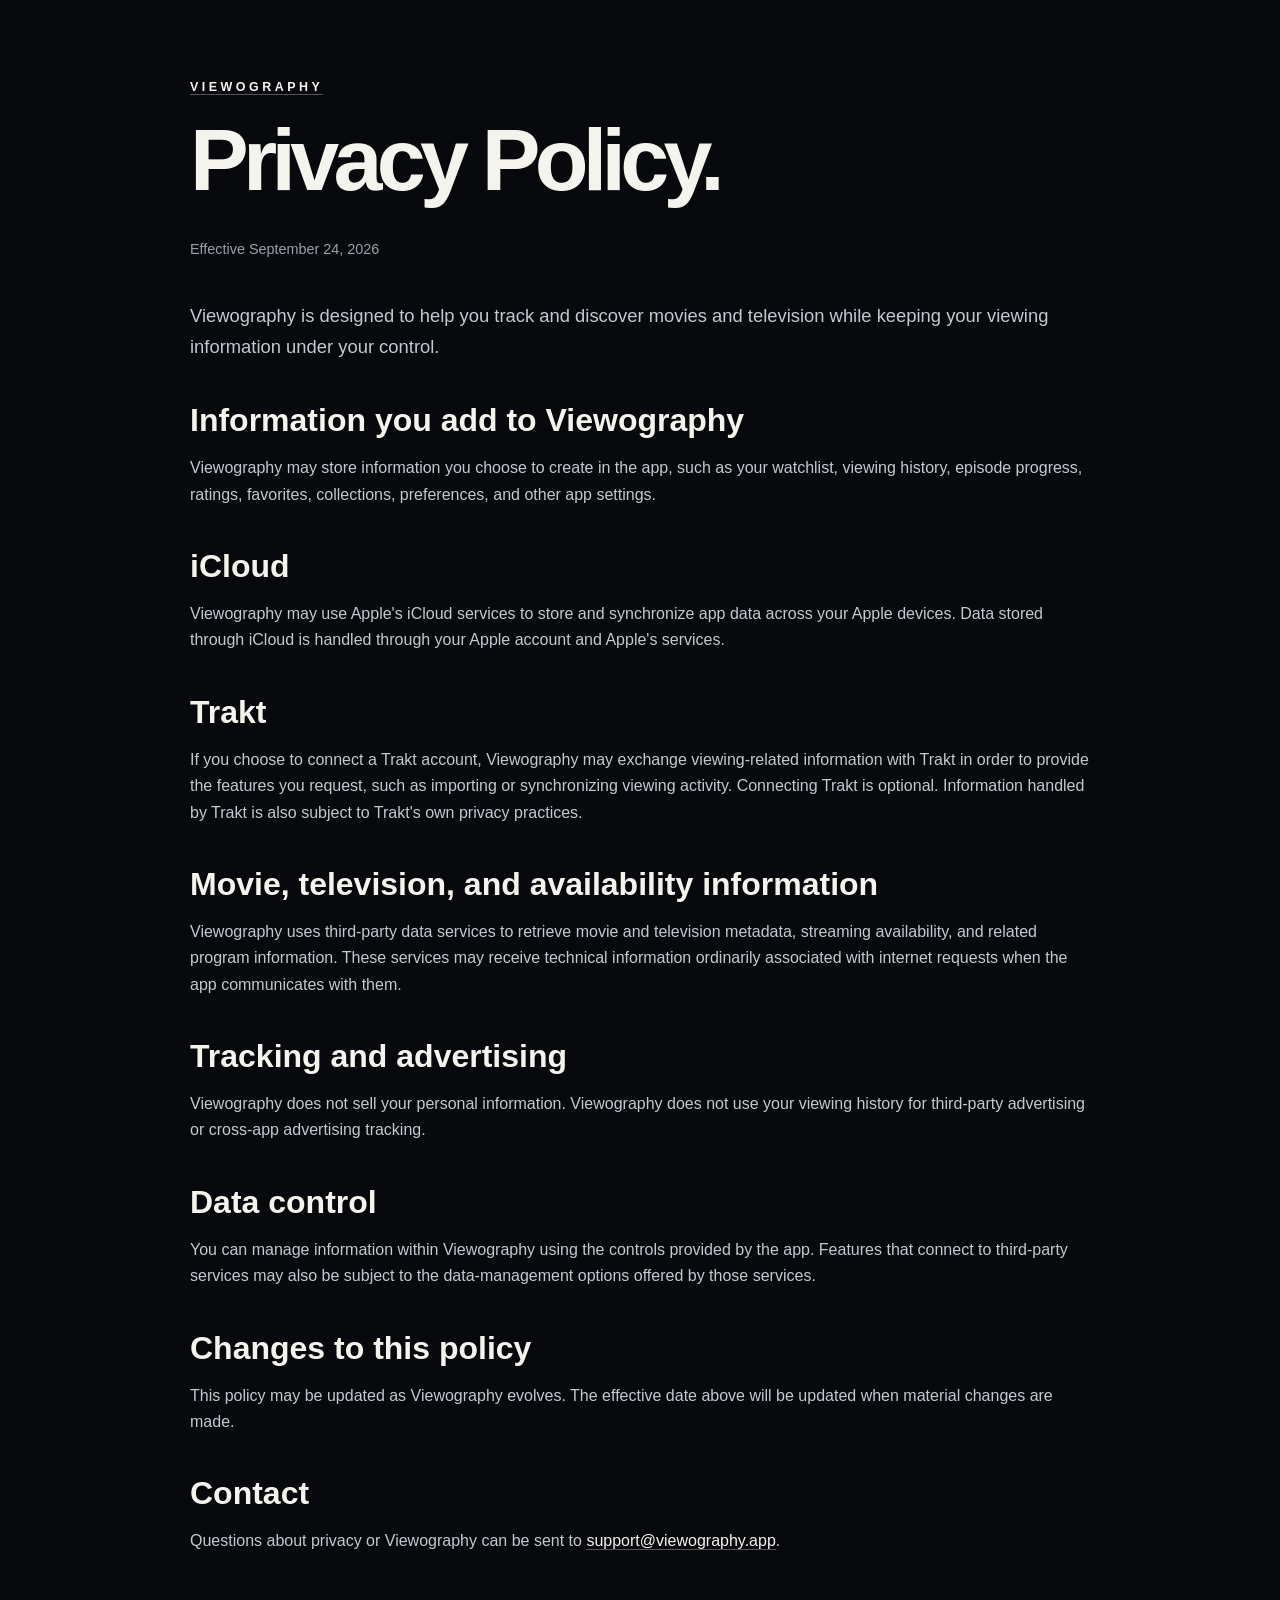
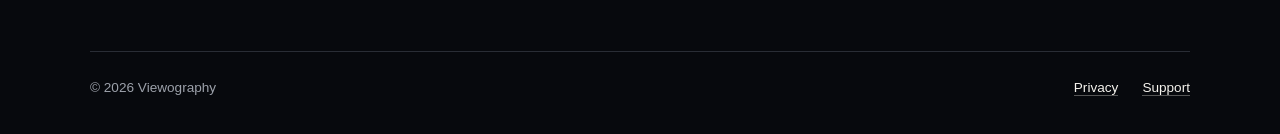
==== privacy.html @ 0fedacd2 "Add privacy.html" ====
<!doctype html><html lang="en"><head><meta charset="utf-8"><meta name="viewport" content="width=device-width,initial-scale=1"><title>Privacy Policy — Viewography</title><link rel="stylesheet" href="style.css"></head><body><main class="page"><div class="eyebrow"><a href="index.html">VIEWOGRAPHY</a></div><h1>Privacy Policy.</h1><p class="updated">Effective September 24, 2026</p><p class="intro">Viewography is designed to help you track and discover movies and television while keeping your viewing information under your control.</p><h2>Information you add to Viewography</h2><p>Viewography may store information you choose to create in the app, such as your watchlist, viewing history, episode progress, ratings, favorites, collections, preferences, and other app settings.</p><h2>iCloud</h2><p>Viewography may use Apple's iCloud services to store and synchronize app data across your Apple devices. Data stored through iCloud is handled through your Apple account and Apple's services.</p><h2>Trakt</h2><p>If you choose to connect a Trakt account, Viewography may exchange viewing-related information with Trakt in order to provide the features you request, such as importing or synchronizing viewing activity. Connecting Trakt is optional. Information handled by Trakt is also subject to Trakt's own privacy practices.</p><h2>Movie, television, and availability information</h2><p>Viewography uses third-party data services to retrieve movie and television metadata, streaming availability, and related program information. These services may receive technical information ordinarily associated with internet requests when the app communicates with them.</p><h2>Tracking and advertising</h2><p>Viewography does not sell your personal information. Viewography does not use your viewing history for third-party advertising or cross-app advertising tracking.</p><h2>Data control</h2><p>You can manage information within Viewography using the controls provided by the app. Features that connect to third-party services may also be subject to the data-management options offered by those services.</p><h2>Changes to this policy</h2><p>This policy may be updated as Viewography evolves. The effective date above will be updated when material changes are made.</p><h2>Contact</h2><p>Questions about privacy or Viewography can be sent to <a href="mailto:support@viewography.app">support@viewography.app</a>.</p></main><footer><span>© 2026 Viewography</span><nav><a href="privacy.html">Privacy</a><a href="support.html">Support</a></nav></footer></body></html>
---- style.css ----
:root{color-scheme:dark;--bg:#07090d;--fg:#f5f3ed;--muted:#9ca1aa;--line:#292d35;--accent:#6aa9ff}*{box-sizing:border-box}html,body{margin:0;min-height:100%;background:var(--bg);color:var(--fg);font-family:-apple-system,BlinkMacSystemFont,"Segoe UI",sans-serif}body{min-height:100vh;display:flex;flex-direction:column}.hero,.page{width:min(900px,calc(100% - 48px));margin:auto}.hero{padding:14vh 0 10vh}.eyebrow{font-size:.78rem;font-weight:700;letter-spacing:.28em;color:var(--muted);margin-bottom:28px}h1{font-size:clamp(4rem,11vw,8rem);line-height:.86;letter-spacing:-.065em;margin:0;max-width:850px}h2{font-size:2rem;margin:2.5rem 0 .7rem}p,li{color:#c5c8cf;line-height:1.65}.lede{font-size:clamp(1.1rem,2.4vw,1.45rem);max-width:650px;margin:36px 0}.rule{height:1px;background:linear-gradient(90deg,var(--accent),transparent);max-width:460px}.coming{font-size:.9rem;letter-spacing:.12em;text-transform:uppercase;margin-top:18px}.page{padding:80px 0}.page h1{font-size:clamp(3rem,8vw,5.5rem);margin-bottom:40px}.page .intro{font-size:1.15rem}.updated{color:var(--muted);font-size:.9rem;margin-bottom:40px}a{color:var(--fg);text-decoration:none;border-bottom:1px solid #555}a:hover{color:var(--accent)}footer{width:min(1100px,calc(100% - 48px));margin:0 auto;padding:28px 0 38px;border-top:1px solid var(--line);display:flex;justify-content:space-between;color:var(--muted);font-size:.85rem}footer nav{display:flex;gap:24px}@media(max-width:600px){footer{gap:20px;flex-direction:column}.hero{padding-top:11vh}}
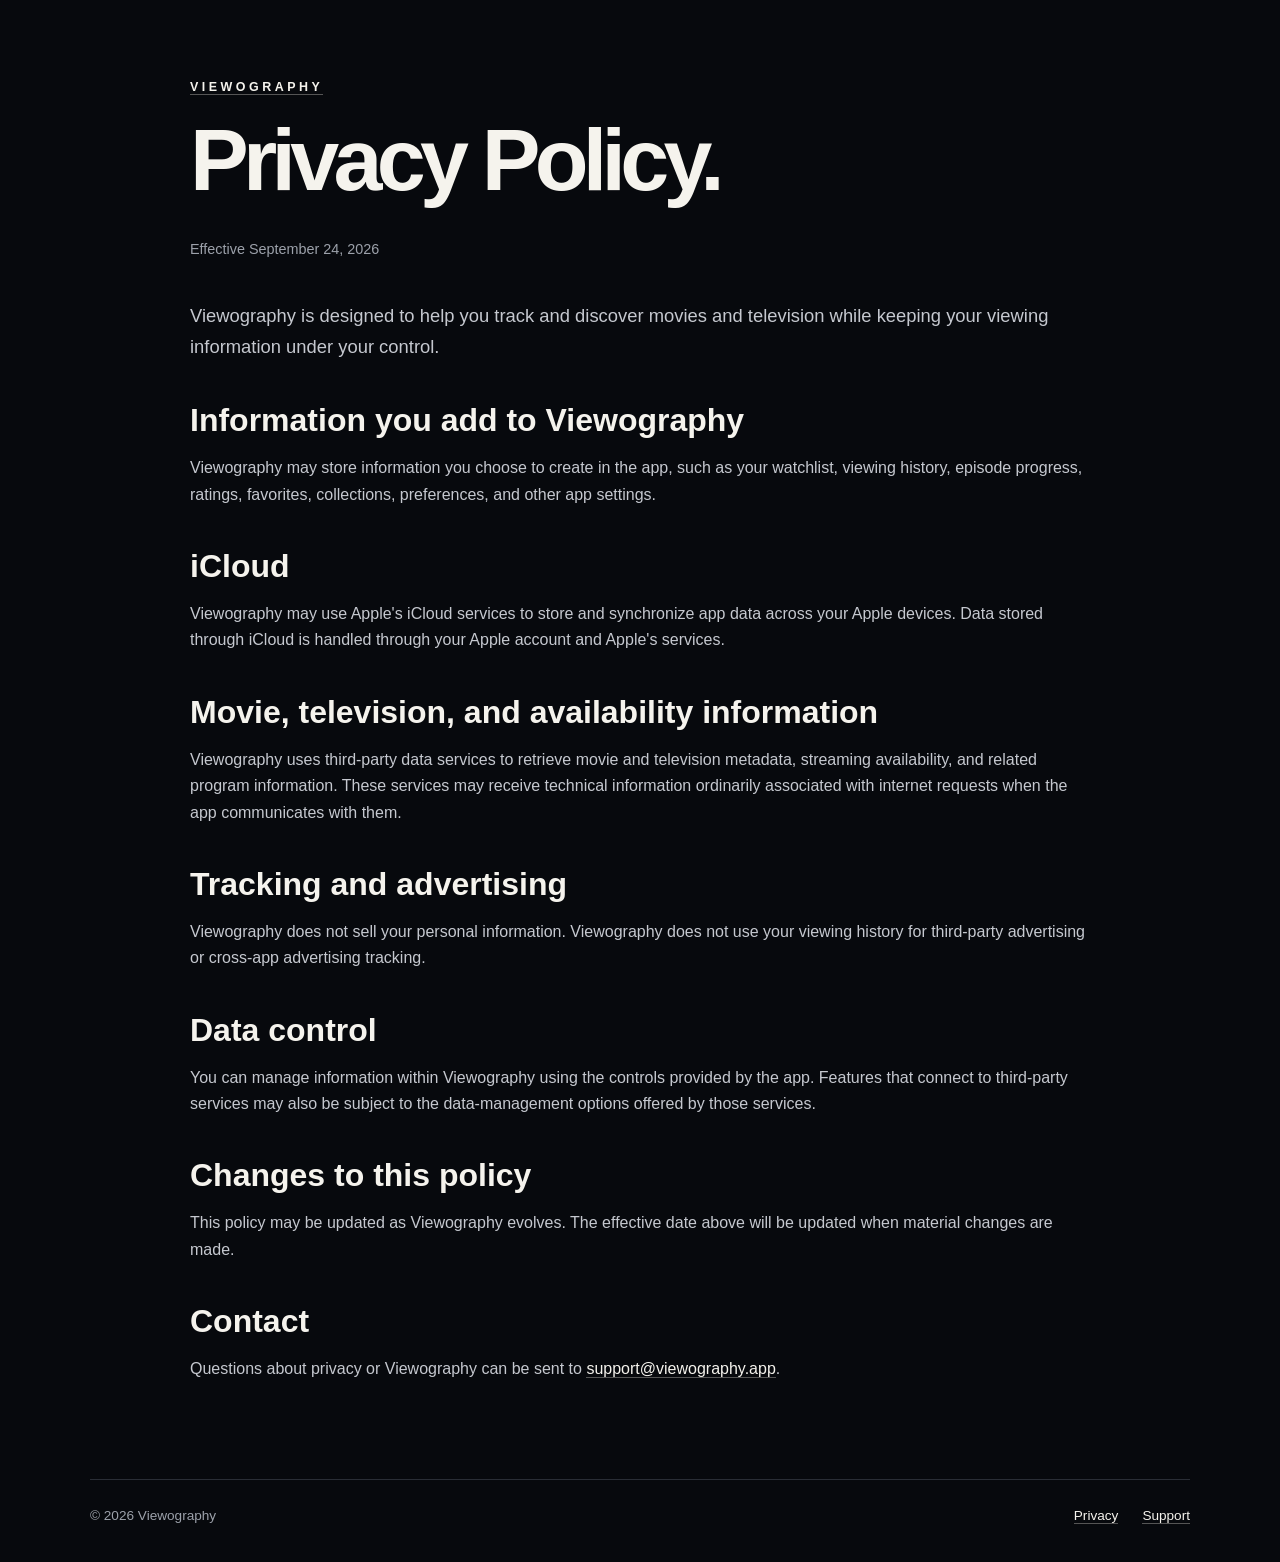
==== commit 269031f0: "Remove unimplemented Trakt reference from privacy policy" ====
--- a/privacy.html
+++ b/privacy.html
@@ -1 +1 @@
-<!doctype html><html lang="en"><head><meta charset="utf-8"><meta name="viewport" content="width=device-width,initial-scale=1"><title>Privacy Policy — Viewography</title><link rel="stylesheet" href="style.css"></head><body><main class="page"><div class="eyebrow"><a href="index.html">VIEWOGRAPHY</a></div><h1>Privacy Policy.</h1><p class="updated">Effective September 24, 2026</p><p class="intro">Viewography is designed to help you track and discover movies and television while keeping your viewing information under your control.</p><h2>Information you add to Viewography</h2><p>Viewography may store information you choose to create in the app, such as your watchlist, viewing history, episode progress, ratings, favorites, collections, preferences, and other app settings.</p><h2>iCloud</h2><p>Viewography may use Apple's iCloud services to store and synchronize app data across your Apple devices. Data stored through iCloud is handled through your Apple account and Apple's services.</p><h2>Trakt</h2><p>If you choose to connect a Trakt account, Viewography may exchange viewing-related information with Trakt in order to provide the features you request, such as importing or synchronizing viewing activity. Connecting Trakt is optional. Information handled by Trakt is also subject to Trakt's own privacy practices.</p><h2>Movie, television, and availability information</h2><p>Viewography uses third-party data services to retrieve movie and television metadata, streaming availability, and related program information. These services may receive technical information ordinarily associated with internet requests when the app communicates with them.</p><h2>Tracking and advertising</h2><p>Viewography does not sell your personal information. Viewography does not use your viewing history for third-party advertising or cross-app advertising tracking.</p><h2>Data control</h2><p>You can manage information within Viewography using the controls provided by the app. Features that connect to third-party services may also be subject to the data-management options offered by those services.</p><h2>Changes to this policy</h2><p>This policy may be updated as Viewography evolves. The effective date above will be updated when material changes are made.</p><h2>Contact</h2><p>Questions about privacy or Viewography can be sent to <a href="mailto:support@viewography.app">support@viewography.app</a>.</p></main><footer><span>© 2026 Viewography</span><nav><a href="privacy.html">Privacy</a><a href="support.html">Support</a></nav></footer></body></html>+<!doctype html><html lang="en"><head><meta charset="utf-8"><meta name="viewport" content="width=device-width,initial-scale=1"><title>Privacy Policy — Viewography</title><link rel="stylesheet" href="style.css"></head><body><main class="page"><div class="eyebrow"><a href="index.html">VIEWOGRAPHY</a></div><h1>Privacy Policy.</h1><p class="updated">Effective September 24, 2026</p><p class="intro">Viewography is designed to help you track and discover movies and television while keeping your viewing information under your control.</p><h2>Information you add to Viewography</h2><p>Viewography may store information you choose to create in the app, such as your watchlist, viewing history, episode progress, ratings, favorites, collections, preferences, and other app settings.</p><h2>iCloud</h2><p>Viewography may use Apple's iCloud services to store and synchronize app data across your Apple devices. Data stored through iCloud is handled through your Apple account and Apple's services.</p><h2>Movie, television, and availability information</h2><p>Viewography uses third-party data services to retrieve movie and television metadata, streaming availability, and related program information. These services may receive technical information ordinarily associated with internet requests when the app communicates with them.</p><h2>Tracking and advertising</h2><p>Viewography does not sell your personal information. Viewography does not use your viewing history for third-party advertising or cross-app advertising tracking.</p><h2>Data control</h2><p>You can manage information within Viewography using the controls provided by the app. Features that connect to third-party services may also be subject to the data-management options offered by those services.</p><h2>Changes to this policy</h2><p>This policy may be updated as Viewography evolves. The effective date above will be updated when material changes are made.</p><h2>Contact</h2><p>Questions about privacy or Viewography can be sent to <a href="mailto:support@viewography.app">support@viewography.app</a>.</p></main><footer><span>© 2026 Viewography</span><nav><a href="privacy.html">Privacy</a><a href="support.html">Support</a></nav></footer></body></html>
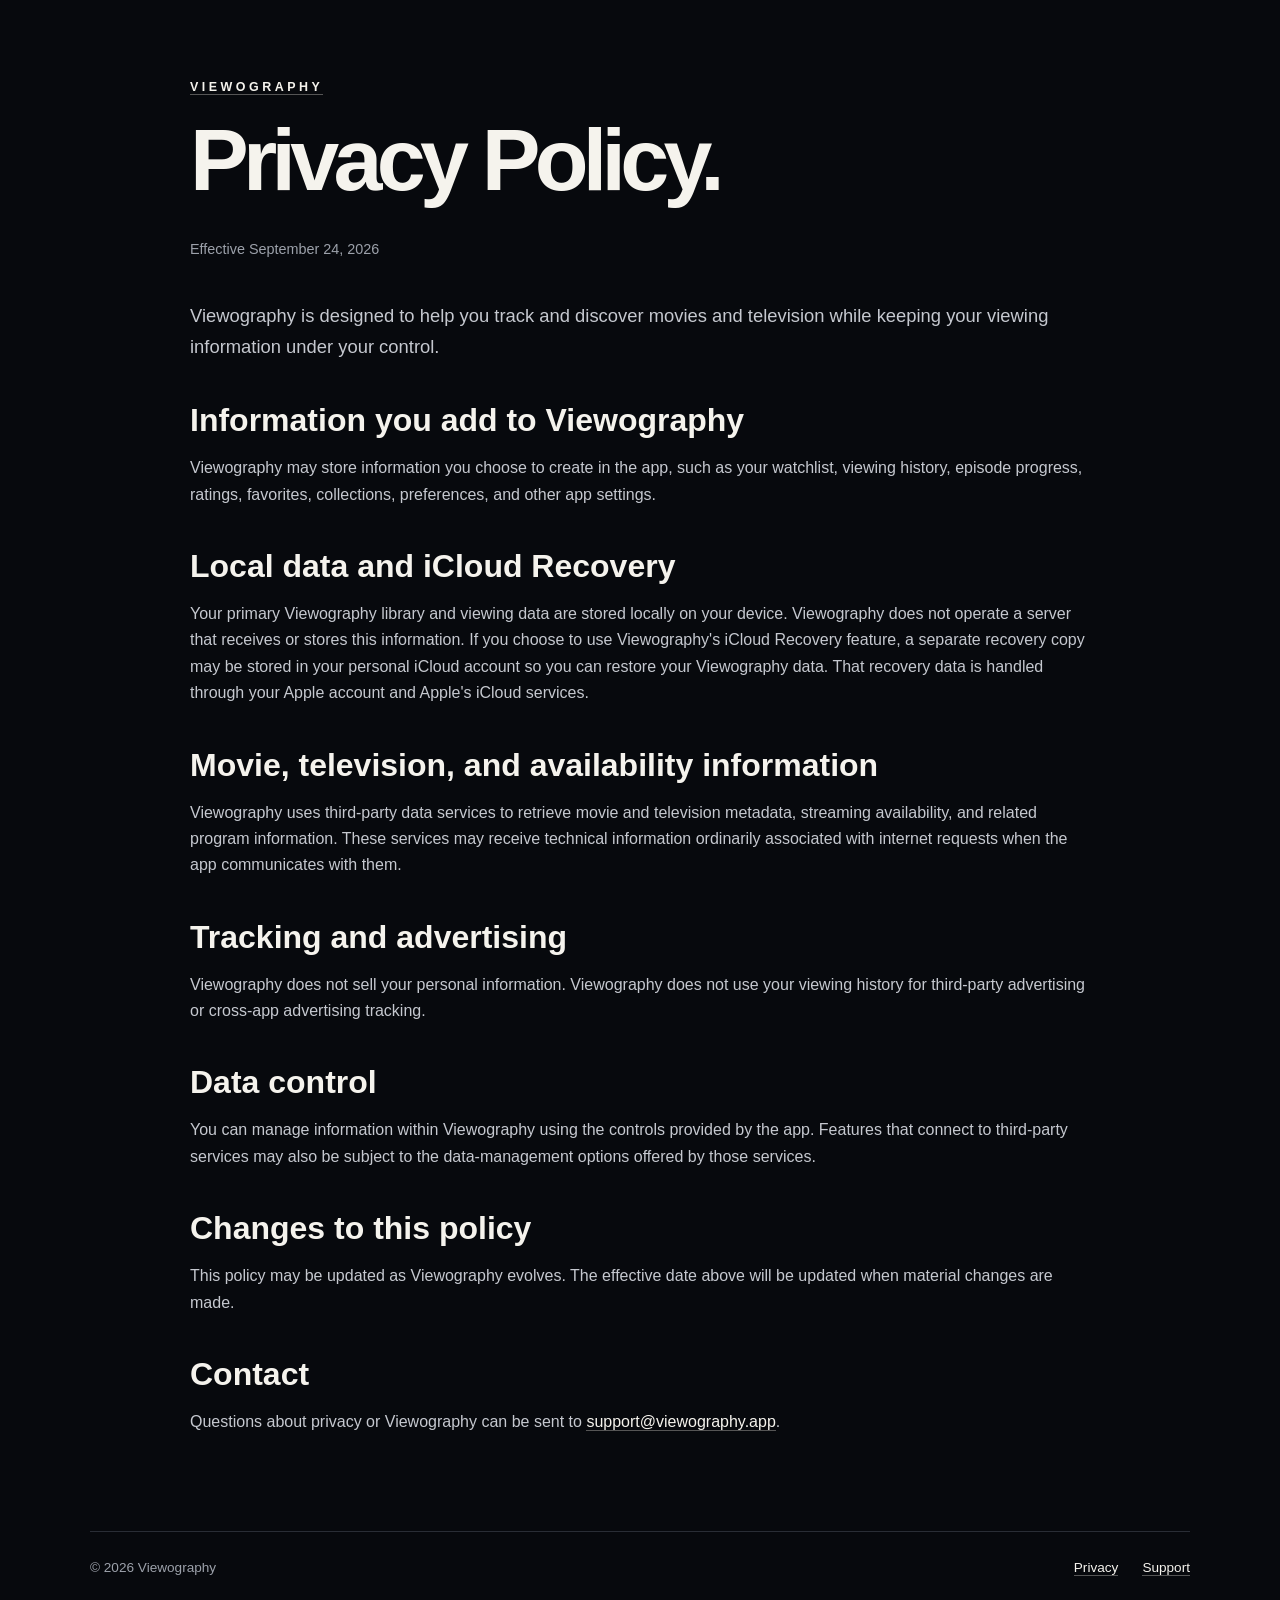
==== commit 57c9fd1a: "Clarify local storage and iCloud Recovery privacy wording" ====
--- a/privacy.html
+++ b/privacy.html
@@ -1 +1 @@
-<!doctype html><html lang="en"><head><meta charset="utf-8"><meta name="viewport" content="width=device-width,initial-scale=1"><title>Privacy Policy — Viewography</title><link rel="stylesheet" href="style.css"></head><body><main class="page"><div class="eyebrow"><a href="index.html">VIEWOGRAPHY</a></div><h1>Privacy Policy.</h1><p class="updated">Effective September 24, 2026</p><p class="intro">Viewography is designed to help you track and discover movies and television while keeping your viewing information under your control.</p><h2>Information you add to Viewography</h2><p>Viewography may store information you choose to create in the app, such as your watchlist, viewing history, episode progress, ratings, favorites, collections, preferences, and other app settings.</p><h2>iCloud</h2><p>Viewography may use Apple's iCloud services to store and synchronize app data across your Apple devices. Data stored through iCloud is handled through your Apple account and Apple's services.</p><h2>Movie, television, and availability information</h2><p>Viewography uses third-party data services to retrieve movie and television metadata, streaming availability, and related program information. These services may receive technical information ordinarily associated with internet requests when the app communicates with them.</p><h2>Tracking and advertising</h2><p>Viewography does not sell your personal information. Viewography does not use your viewing history for third-party advertising or cross-app advertising tracking.</p><h2>Data control</h2><p>You can manage information within Viewography using the controls provided by the app. Features that connect to third-party services may also be subject to the data-management options offered by those services.</p><h2>Changes to this policy</h2><p>This policy may be updated as Viewography evolves. The effective date above will be updated when material changes are made.</p><h2>Contact</h2><p>Questions about privacy or Viewography can be sent to <a href="mailto:support@viewography.app">support@viewography.app</a>.</p></main><footer><span>© 2026 Viewography</span><nav><a href="privacy.html">Privacy</a><a href="support.html">Support</a></nav></footer></body></html>+<!doctype html><html lang="en"><head><meta charset="utf-8"><meta name="viewport" content="width=device-width,initial-scale=1"><title>Privacy Policy — Viewography</title><link rel="stylesheet" href="style.css"></head><body><main class="page"><div class="eyebrow"><a href="index.html">VIEWOGRAPHY</a></div><h1>Privacy Policy.</h1><p class="updated">Effective September 24, 2026</p><p class="intro">Viewography is designed to help you track and discover movies and television while keeping your viewing information under your control.</p><h2>Information you add to Viewography</h2><p>Viewography may store information you choose to create in the app, such as your watchlist, viewing history, episode progress, ratings, favorites, collections, preferences, and other app settings.</p><h2>Local data and iCloud Recovery</h2><p>Your primary Viewography library and viewing data are stored locally on your device. Viewography does not operate a server that receives or stores this information. If you choose to use Viewography's iCloud Recovery feature, a separate recovery copy may be stored in your personal iCloud account so you can restore your Viewography data. That recovery data is handled through your Apple account and Apple's iCloud services.</p><h2>Movie, television, and availability information</h2><p>Viewography uses third-party data services to retrieve movie and television metadata, streaming availability, and related program information. These services may receive technical information ordinarily associated with internet requests when the app communicates with them.</p><h2>Tracking and advertising</h2><p>Viewography does not sell your personal information. Viewography does not use your viewing history for third-party advertising or cross-app advertising tracking.</p><h2>Data control</h2><p>You can manage information within Viewography using the controls provided by the app. Features that connect to third-party services may also be subject to the data-management options offered by those services.</p><h2>Changes to this policy</h2><p>This policy may be updated as Viewography evolves. The effective date above will be updated when material changes are made.</p><h2>Contact</h2><p>Questions about privacy or Viewography can be sent to <a href="mailto:support@viewography.app">support@viewography.app</a>.</p></main><footer><span>© 2026 Viewography</span><nav><a href="privacy.html">Privacy</a><a href="support.html">Support</a></nav></footer></body></html>
